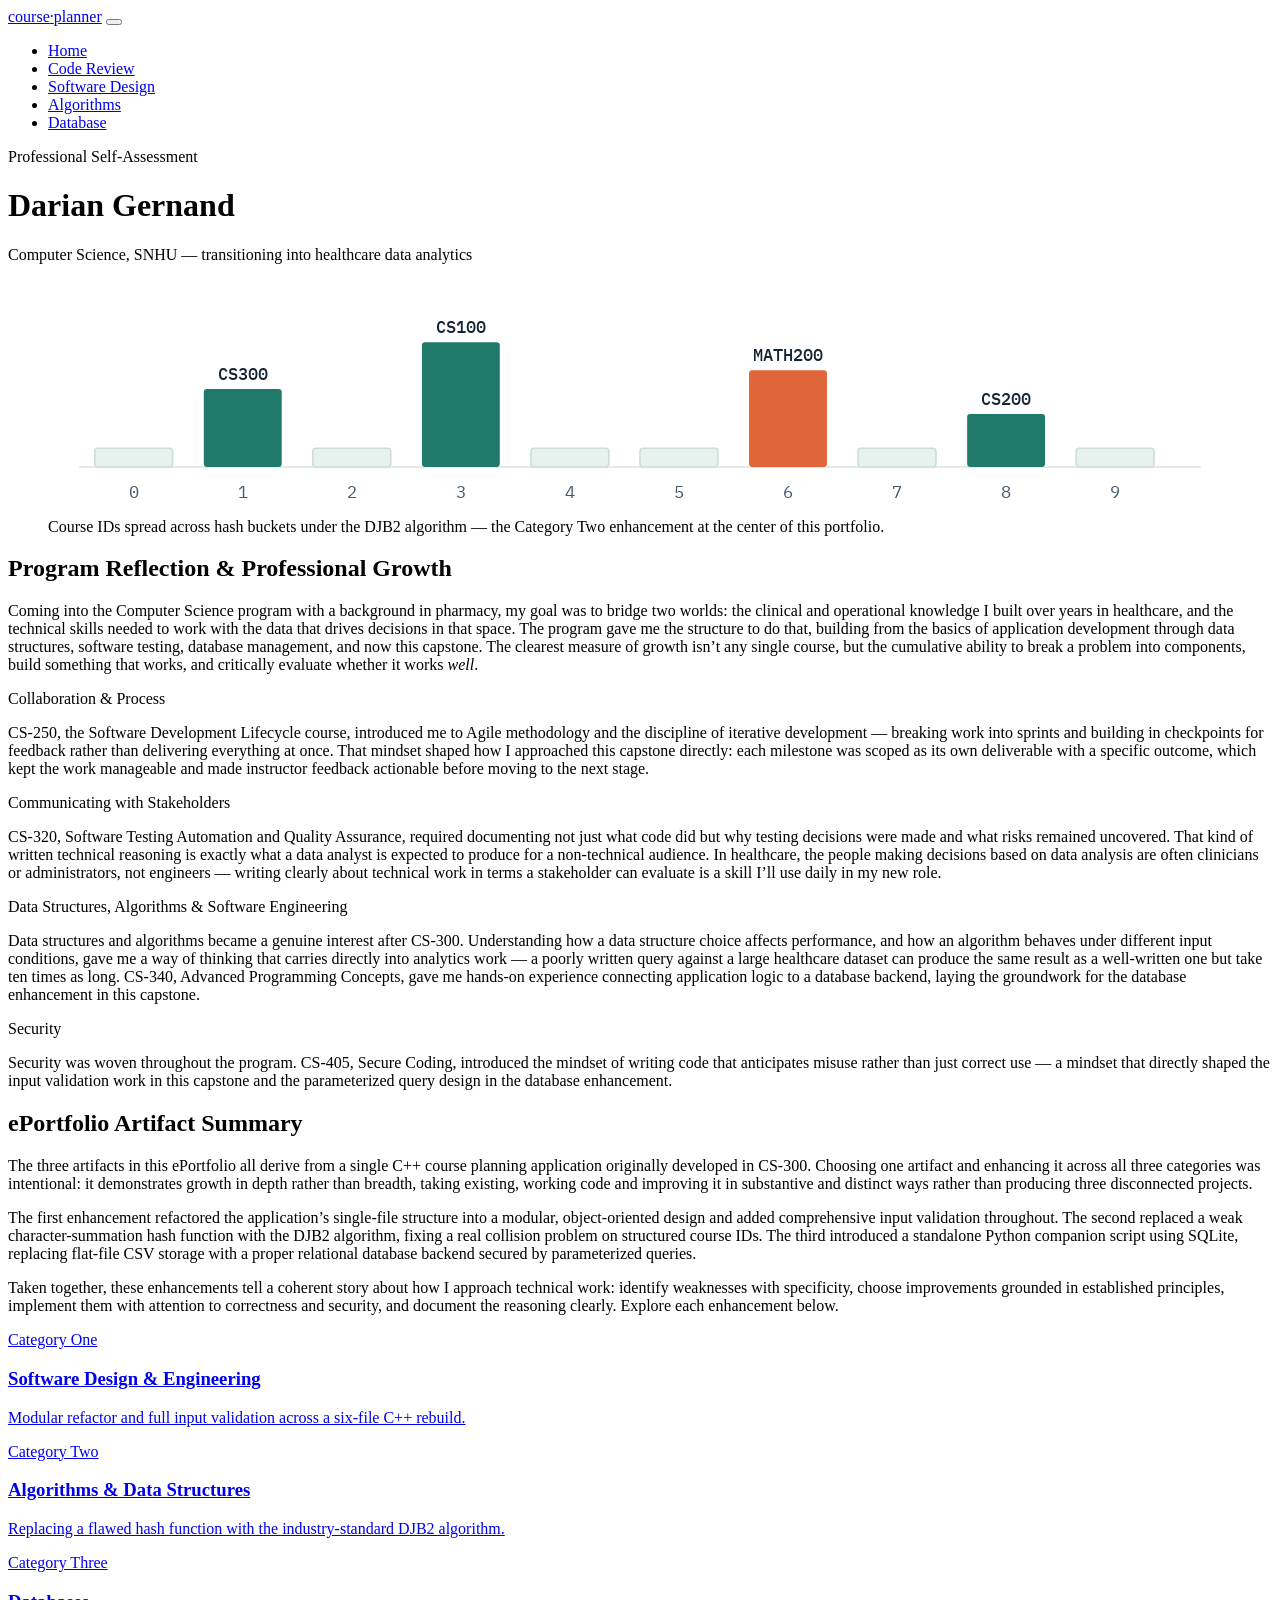
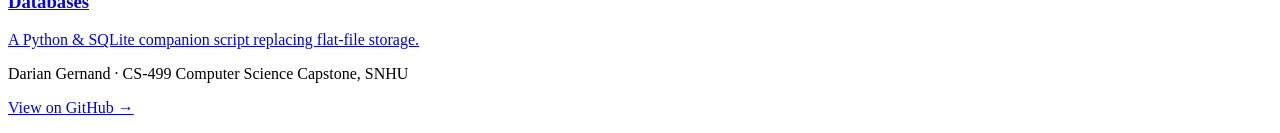
==== index.html @ bf3d44d2 "Add files via upload" ====
<!DOCTYPE html>
<html lang="en">
<head>
<meta charset="UTF-8">
<meta name="viewport" content="width=device-width, initial-scale=1.0">
<title>Darian Gernand — CS-499 ePortfolio</title>
<meta name="description" content="Professional self-assessment and capstone ePortfolio for Darian Gernand, Computer Science, SNHU.">
<link rel="preconnect" href="https://fonts.googleapis.com">
<link href="https://fonts.googleapis.com/css2?family=Fraunces:opsz,wght@9..144,500;9..144,600&family=Inter:wght@400;500;600&family=IBM+Plex+Mono:wght@400;500&display=swap" rel="stylesheet">
<link rel="stylesheet" href="assets/css/style.css">
</head>
<body>

<nav class="site-nav">
  <div class="wrap">
    <a class="brand" href="index.html">course<span class="dot">·</span>planner</a>
    <button class="nav-toggle" aria-label="Toggle navigation"><span></span></button>
    <ul class="nav-links">
      <li><a href="index.html" class="active">Home</a></li>
      <li><a href="code-review.html">Code Review</a></li>
      <li><a href="enhancement-software.html">Software Design</a></li>
      <li><a href="enhancement-algorithms.html">Algorithms</a></li>
      <li><a href="enhancement-database.html">Database</a></li>
    </ul>
  </div>
</nav>

<header class="hero">
  <div class="wrap">
    <span class="eyebrow">Professional Self-Assessment</span>
    <h1>Darian Gernand</h1>
    <p class="subhead">Computer Science, SNHU &mdash; transitioning into healthcare data analytics</p>

    <figure class="bucket-viz">
      <svg viewBox="0 0 760 150" xmlns="http://www.w3.org/2000/svg" role="img" aria-labelledby="vizTitle vizDesc">
        <title id="vizTitle">Hash bucket distribution</title>
        <desc id="vizDesc">Course IDs distributed across hash table buckets using the DJB2 algorithm, spreading structurally similar keys apart.</desc>

        <!-- baseline -->
        <line x1="20" y1="120" x2="740" y2="120" stroke="#DCE3E0" stroke-width="1"/>

        <!-- 10 buckets -->
        <g font-family="IBM Plex Mono, monospace" font-size="11" fill="#46586B">
          <!-- bucket 0 -->
          <rect x="30" y="108" width="50" height="12" rx="2" fill="#E7F1EE" stroke="#C9DFD8"/>
          <text x="55" y="140" text-anchor="middle">0</text>

          <!-- bucket 1 : CS300 -->
          <rect x="100" y="70" width="50" height="50" rx="2" fill="#1F7A6C"/>
          <text x="125" y="64" text-anchor="middle" fill="#142433" font-weight="500">CS300</text>
          <text x="125" y="140" text-anchor="middle">1</text>

          <rect x="170" y="108" width="50" height="12" rx="2" fill="#E7F1EE" stroke="#C9DFD8"/>
          <text x="195" y="140" text-anchor="middle">2</text>

          <!-- bucket 3 : CS100 -->
          <rect x="240" y="40" width="50" height="80" rx="2" fill="#1F7A6C"/>
          <text x="265" y="34" text-anchor="middle" fill="#142433" font-weight="500">CS100</text>
          <text x="265" y="140" text-anchor="middle">3</text>

          <rect x="310" y="108" width="50" height="12" rx="2" fill="#E7F1EE" stroke="#C9DFD8"/>
          <text x="335" y="140" text-anchor="middle">4</text>

          <rect x="380" y="108" width="50" height="12" rx="2" fill="#E7F1EE" stroke="#C9DFD8"/>
          <text x="405" y="140" text-anchor="middle">5</text>

          <!-- bucket 6 : MATH200 -->
          <rect x="450" y="58" width="50" height="62" rx="2" fill="#E0653A"/>
          <text x="475" y="52" text-anchor="middle" fill="#142433" font-weight="500">MATH200</text>
          <text x="475" y="140" text-anchor="middle">6</text>

          <rect x="520" y="108" width="50" height="12" rx="2" fill="#E7F1EE" stroke="#C9DFD8"/>
          <text x="545" y="140" text-anchor="middle">7</text>

          <!-- bucket 8 : CS200 -->
          <rect x="590" y="86" width="50" height="34" rx="2" fill="#1F7A6C"/>
          <text x="615" y="80" text-anchor="middle" fill="#142433" font-weight="500">CS200</text>
          <text x="615" y="140" text-anchor="middle">8</text>

          <rect x="660" y="108" width="50" height="12" rx="2" fill="#E7F1EE" stroke="#C9DFD8"/>
          <text x="685" y="140" text-anchor="middle">9</text>
        </g>
      </svg>
      <figcaption>Course IDs spread across hash buckets under the DJB2 algorithm &mdash; the Category Two enhancement at the center of this portfolio.</figcaption>
    </figure>
  </div>
</header>

<main class="wrap">

  <section class="block">
    <h2>Program Reflection &amp; Professional Growth</h2>
    <p>Coming into the Computer Science program with a background in pharmacy, my goal was to bridge two worlds: the clinical and operational knowledge I built over years in healthcare, and the technical skills needed to work with the data that drives decisions in that space. The program gave me the structure to do that, building from the basics of application development through data structures, software testing, database management, and now this capstone. The clearest measure of growth isn&rsquo;t any single course, but the cumulative ability to break a problem into components, build something that works, and critically evaluate whether it works <em>well</em>.</p>

    <span class="topic-label">Collaboration &amp; Process</span>
    <p>CS-250, the Software Development Lifecycle course, introduced me to Agile methodology and the discipline of iterative development &mdash; breaking work into sprints and building in checkpoints for feedback rather than delivering everything at once. That mindset shaped how I approached this capstone directly: each milestone was scoped as its own deliverable with a specific outcome, which kept the work manageable and made instructor feedback actionable before moving to the next stage.</p>

    <span class="topic-label">Communicating with Stakeholders</span>
    <p>CS-320, Software Testing Automation and Quality Assurance, required documenting not just what code did but why testing decisions were made and what risks remained uncovered. That kind of written technical reasoning is exactly what a data analyst is expected to produce for a non-technical audience. In healthcare, the people making decisions based on data analysis are often clinicians or administrators, not engineers &mdash; writing clearly about technical work in terms a stakeholder can evaluate is a skill I&rsquo;ll use daily in my new role.</p>

    <span class="topic-label">Data Structures, Algorithms &amp; Software Engineering</span>
    <p>Data structures and algorithms became a genuine interest after CS-300. Understanding how a data structure choice affects performance, and how an algorithm behaves under different input conditions, gave me a way of thinking that carries directly into analytics work &mdash; a poorly written query against a large healthcare dataset can produce the same result as a well-written one but take ten times as long. CS-340, Advanced Programming Concepts, gave me hands-on experience connecting application logic to a database backend, laying the groundwork for the database enhancement in this capstone.</p>

    <span class="topic-label">Security</span>
    <p>Security was woven throughout the program. CS-405, Secure Coding, introduced the mindset of writing code that anticipates misuse rather than just correct use &mdash; a mindset that directly shaped the input validation work in this capstone and the parameterized query design in the database enhancement.</p>
  </section>

  <section class="block">
    <h2>ePortfolio Artifact Summary</h2>
    <p>The three artifacts in this ePortfolio all derive from a single C++ course planning application originally developed in CS-300. Choosing one artifact and enhancing it across all three categories was intentional: it demonstrates growth in depth rather than breadth, taking existing, working code and improving it in substantive and distinct ways rather than producing three disconnected projects.</p>
    <p>The first enhancement refactored the application&rsquo;s single-file structure into a modular, object-oriented design and added comprehensive input validation throughout. The second replaced a weak character-summation hash function with the DJB2 algorithm, fixing a real collision problem on structured course IDs. The third introduced a standalone Python companion script using SQLite, replacing flat-file CSV storage with a proper relational database backend secured by parameterized queries.</p>
    <p>Taken together, these enhancements tell a coherent story about how I approach technical work: identify weaknesses with specificity, choose improvements grounded in established principles, implement them with attention to correctness and security, and document the reasoning clearly. Explore each enhancement below.</p>

    <div class="card-grid">
      <a class="card" href="enhancement-software.html">
        <span class="topic-label">Category One</span>
        <h3>Software Design &amp; Engineering</h3>
        <p>Modular refactor and full input validation across a six-file C++ rebuild.</p>
      </a>
      <a class="card" href="enhancement-algorithms.html">
        <span class="topic-label">Category Two</span>
        <h3>Algorithms &amp; Data Structures</h3>
        <p>Replacing a flawed hash function with the industry-standard DJB2 algorithm.</p>
      </a>
      <a class="card" href="enhancement-database.html">
        <span class="topic-label">Category Three</span>
        <h3>Databases</h3>
        <p>A Python &amp; SQLite companion script replacing flat-file storage.</p>
      </a>
    </div>
  </section>

</main>

<footer>
  <div class="wrap">
    <p>Darian Gernand &middot; CS-499 Computer Science Capstone, SNHU</p>
    <p><a href="https://github.com/" target="_blank" rel="noopener">View on GitHub &rarr;</a></p>
  </div>
</footer>

<script src="assets/js/main.js"></script>
</body>
</html>
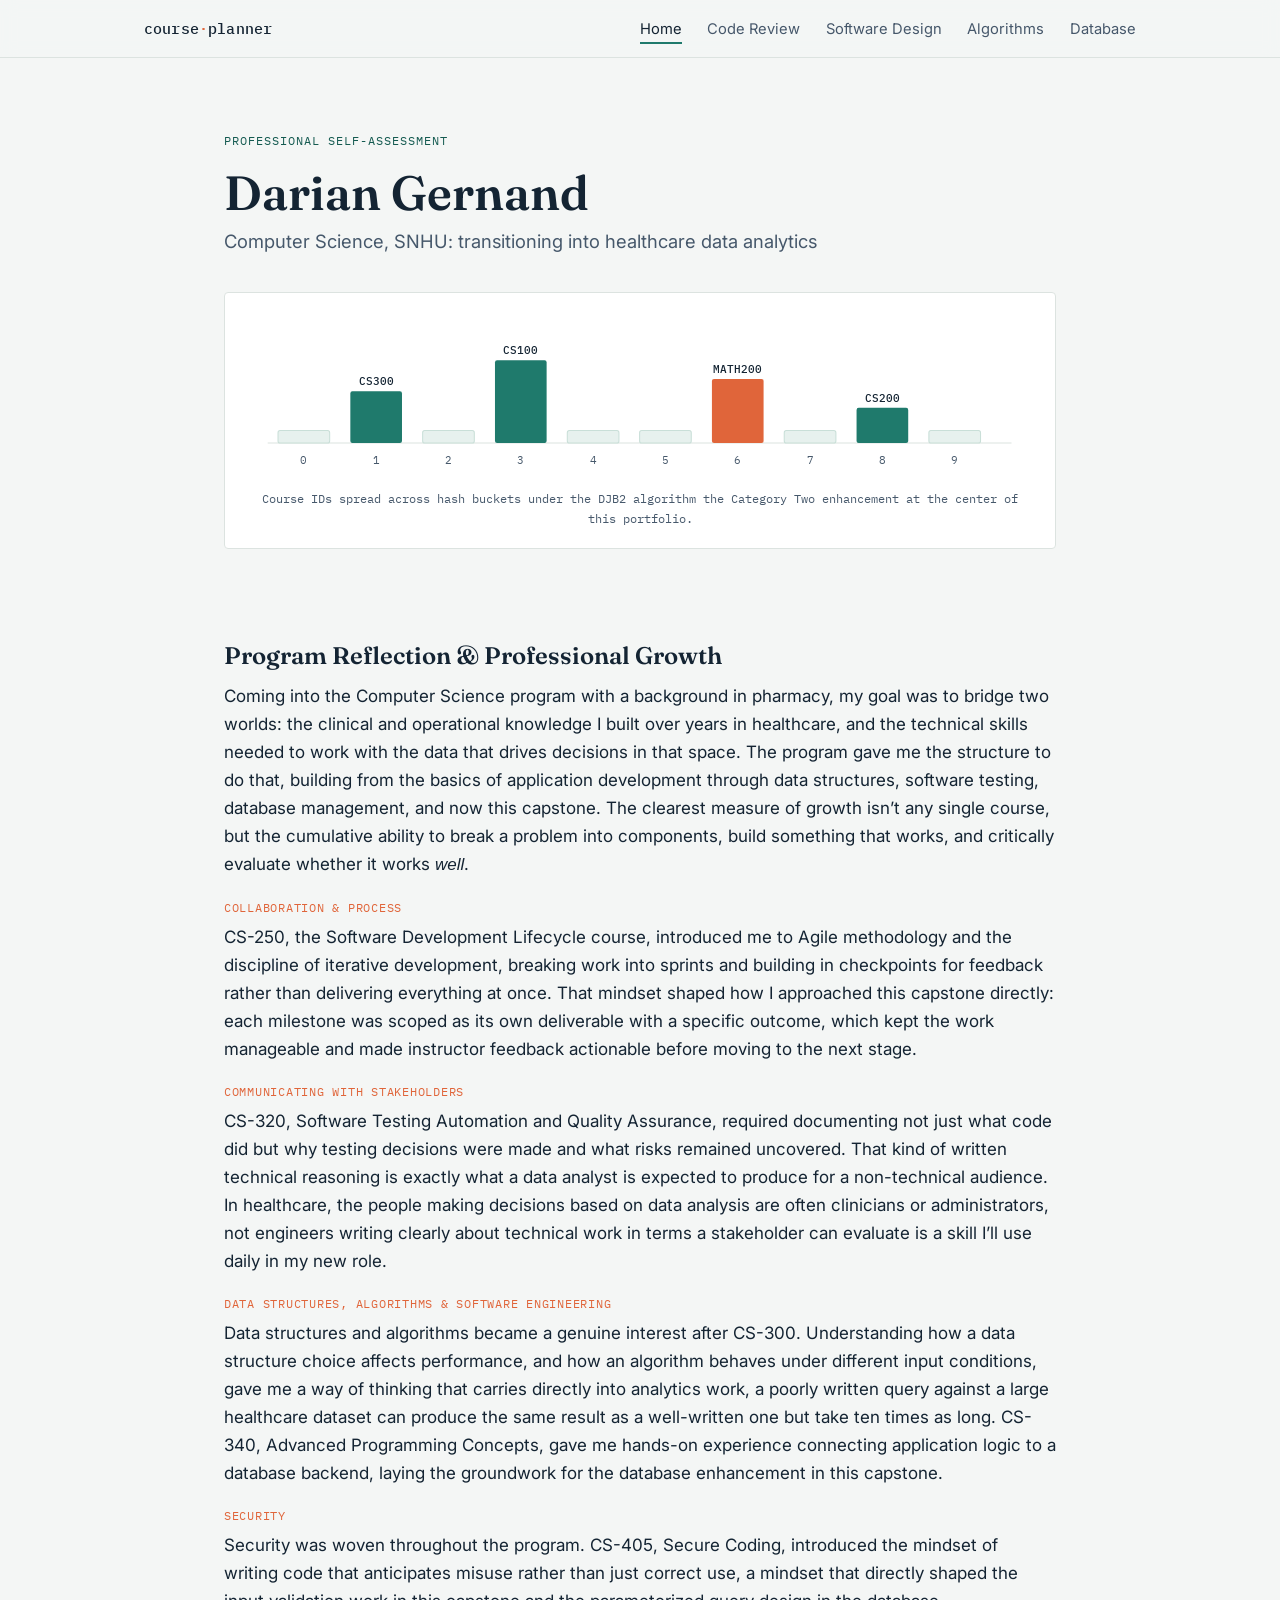
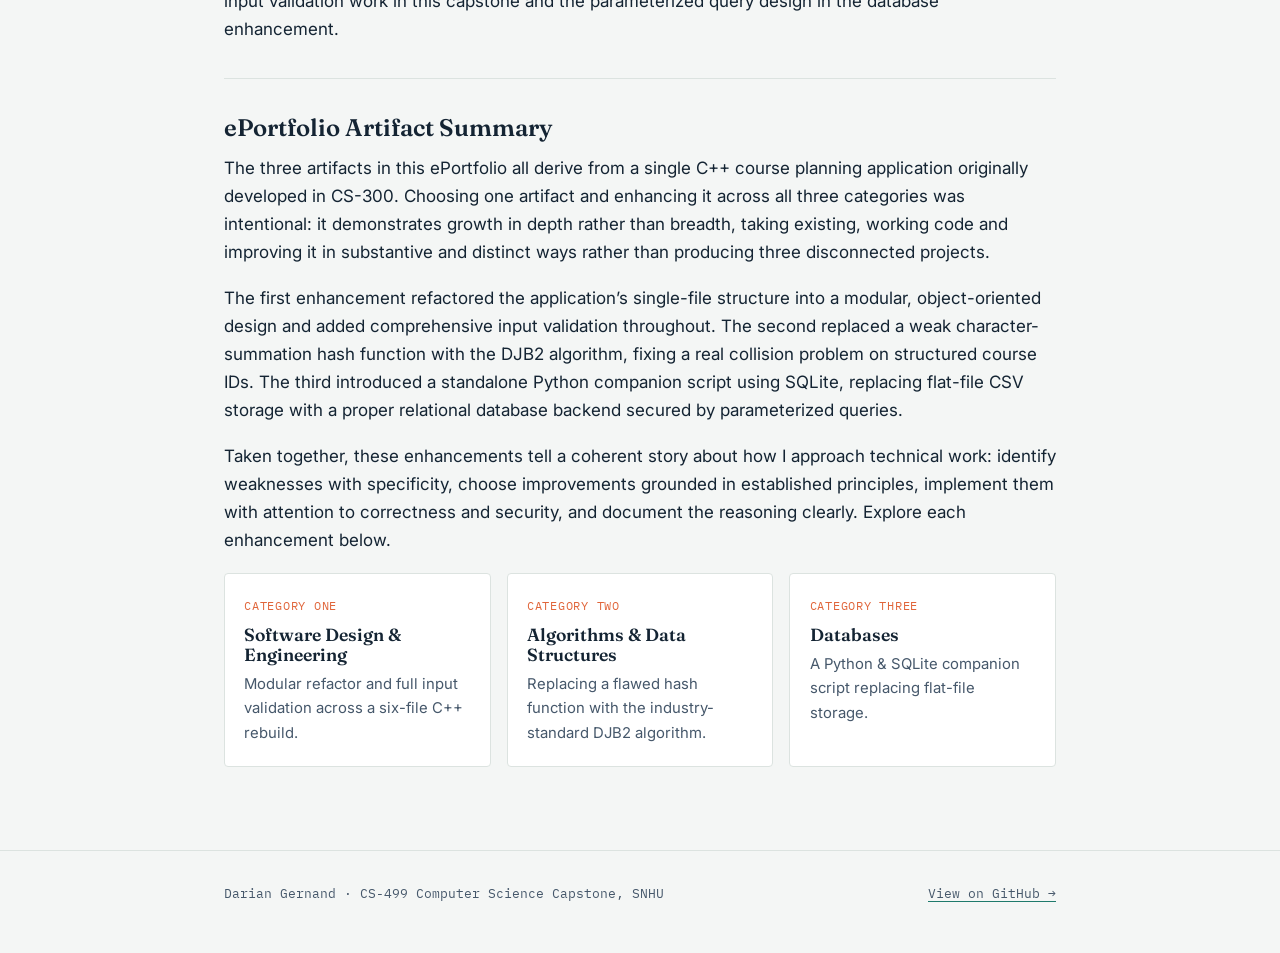
==== commit 4071db42: "Update index.html" ====
--- a/index.html
+++ b/index.html
@@ -29,7 +29,7 @@
   <div class="wrap">
     <span class="eyebrow">Professional Self-Assessment</span>
     <h1>Darian Gernand</h1>
-    <p class="subhead">Computer Science, SNHU &mdash; transitioning into healthcare data analytics</p>
+    <p class="subhead">Computer Science, SNHU: transitioning into healthcare data analytics</p>
 
     <figure class="bucket-viz">
       <svg viewBox="0 0 760 150" xmlns="http://www.w3.org/2000/svg" role="img" aria-labelledby="vizTitle vizDesc">
@@ -81,7 +81,7 @@
           <text x="685" y="140" text-anchor="middle">9</text>
         </g>
       </svg>
-      <figcaption>Course IDs spread across hash buckets under the DJB2 algorithm &mdash; the Category Two enhancement at the center of this portfolio.</figcaption>
+      <figcaption>Course IDs spread across hash buckets under the DJB2 algorithm the Category Two enhancement at the center of this portfolio.</figcaption>
     </figure>
   </div>
 </header>
@@ -93,16 +93,16 @@
     <p>Coming into the Computer Science program with a background in pharmacy, my goal was to bridge two worlds: the clinical and operational knowledge I built over years in healthcare, and the technical skills needed to work with the data that drives decisions in that space. The program gave me the structure to do that, building from the basics of application development through data structures, software testing, database management, and now this capstone. The clearest measure of growth isn&rsquo;t any single course, but the cumulative ability to break a problem into components, build something that works, and critically evaluate whether it works <em>well</em>.</p>
 
     <span class="topic-label">Collaboration &amp; Process</span>
-    <p>CS-250, the Software Development Lifecycle course, introduced me to Agile methodology and the discipline of iterative development &mdash; breaking work into sprints and building in checkpoints for feedback rather than delivering everything at once. That mindset shaped how I approached this capstone directly: each milestone was scoped as its own deliverable with a specific outcome, which kept the work manageable and made instructor feedback actionable before moving to the next stage.</p>
+    <p>CS-250, the Software Development Lifecycle course, introduced me to Agile methodology and the discipline of iterative development, breaking work into sprints and building in checkpoints for feedback rather than delivering everything at once. That mindset shaped how I approached this capstone directly: each milestone was scoped as its own deliverable with a specific outcome, which kept the work manageable and made instructor feedback actionable before moving to the next stage.</p>
 
     <span class="topic-label">Communicating with Stakeholders</span>
-    <p>CS-320, Software Testing Automation and Quality Assurance, required documenting not just what code did but why testing decisions were made and what risks remained uncovered. That kind of written technical reasoning is exactly what a data analyst is expected to produce for a non-technical audience. In healthcare, the people making decisions based on data analysis are often clinicians or administrators, not engineers &mdash; writing clearly about technical work in terms a stakeholder can evaluate is a skill I&rsquo;ll use daily in my new role.</p>
+    <p>CS-320, Software Testing Automation and Quality Assurance, required documenting not just what code did but why testing decisions were made and what risks remained uncovered. That kind of written technical reasoning is exactly what a data analyst is expected to produce for a non-technical audience. In healthcare, the people making decisions based on data analysis are often clinicians or administrators, not engineers writing clearly about technical work in terms a stakeholder can evaluate is a skill I&rsquo;ll use daily in my new role.</p>
 
     <span class="topic-label">Data Structures, Algorithms &amp; Software Engineering</span>
-    <p>Data structures and algorithms became a genuine interest after CS-300. Understanding how a data structure choice affects performance, and how an algorithm behaves under different input conditions, gave me a way of thinking that carries directly into analytics work &mdash; a poorly written query against a large healthcare dataset can produce the same result as a well-written one but take ten times as long. CS-340, Advanced Programming Concepts, gave me hands-on experience connecting application logic to a database backend, laying the groundwork for the database enhancement in this capstone.</p>
+    <p>Data structures and algorithms became a genuine interest after CS-300. Understanding how a data structure choice affects performance, and how an algorithm behaves under different input conditions, gave me a way of thinking that carries directly into analytics work, a poorly written query against a large healthcare dataset can produce the same result as a well-written one but take ten times as long. CS-340, Advanced Programming Concepts, gave me hands-on experience connecting application logic to a database backend, laying the groundwork for the database enhancement in this capstone.</p>
 
     <span class="topic-label">Security</span>
-    <p>Security was woven throughout the program. CS-405, Secure Coding, introduced the mindset of writing code that anticipates misuse rather than just correct use &mdash; a mindset that directly shaped the input validation work in this capstone and the parameterized query design in the database enhancement.</p>
+    <p>Security was woven throughout the program. CS-405, Secure Coding, introduced the mindset of writing code that anticipates misuse rather than just correct use, a mindset that directly shaped the input validation work in this capstone and the parameterized query design in the database enhancement.</p>
   </section>
 
   <section class="block">
--- a/assets/css/style.css
+++ b/assets/css/style.css
@@ -0,0 +1,391 @@
+/* ==========================================================================
+   Design Tokens
+   ========================================================================== */
+:root {
+  /* Color */
+  --ink:        #142433;   /* primary text / headings */
+  --ink-soft:   #46586B;   /* secondary text */
+  --paper:      #F4F6F5;   /* page background */
+  --surface:    #FFFFFF;   /* card background */
+  --teal:       #1F7A6C;   /* primary accent */
+  --teal-deep:  #145A50;   /* hover / pressed */
+  --coral:      #E0653A;   /* secondary accent, used sparingly */
+  --line:       #DCE3E0;   /* hairline borders */
+  --code-bg:    #0F1E29;   /* code block surface */
+  --code-text:  #DCE9E6;
+
+  /* Type */
+  --font-display: "Fraunces", "Iowan Old Style", Georgia, serif;
+  --font-body: "Inter", -apple-system, BlinkMacSystemFont, "Segoe UI", sans-serif;
+  --font-mono: "IBM Plex Mono", "SFMono-Regular", Consolas, monospace;
+
+  /* Layout */
+  --maxw: 880px;
+  --radius: 4px;
+}
+
+* { box-sizing: border-box; }
+
+html { scroll-behavior: smooth; }
+
+@media (prefers-reduced-motion: reduce) {
+  html { scroll-behavior: auto; }
+  * { animation-duration: 0.01ms !important; transition-duration: 0.01ms !important; }
+}
+
+body {
+  margin: 0;
+  font-family: var(--font-body);
+  color: var(--ink);
+  background: var(--paper);
+  line-height: 1.65;
+  font-size: 17px;
+}
+
+h1, h2, h3 {
+  font-family: var(--font-display);
+  color: var(--ink);
+  line-height: 1.15;
+  margin: 0;
+}
+
+h1 { font-size: clamp(2.1rem, 4vw, 3rem); font-weight: 600; }
+h2 { font-size: 1.5rem; font-weight: 600; margin-bottom: 0.75rem; }
+h3 { font-size: 1.1rem; font-weight: 600; }
+
+p { margin: 0 0 1.1rem 0; color: var(--ink); }
+p:last-child { margin-bottom: 0; }
+
+a { color: var(--teal-deep); text-decoration-color: var(--teal); text-underline-offset: 3px; }
+a:hover { color: var(--coral); }
+
+.eyebrow {
+  font-family: var(--font-mono);
+  font-size: 0.78rem;
+  letter-spacing: 0.08em;
+  text-transform: uppercase;
+  color: var(--teal-deep);
+  display: block;
+  margin-bottom: 0.9rem;
+}
+
+/* ==========================================================================
+   Layout shells
+   ========================================================================== */
+.wrap { max-width: var(--maxw); margin: 0 auto; padding: 0 1.5rem; }
+
+/* ==========================================================================
+   Nav
+   ========================================================================== */
+.site-nav {
+  position: sticky;
+  top: 0;
+  z-index: 50;
+  background: rgba(244, 246, 245, 0.92);
+  backdrop-filter: saturate(140%) blur(8px);
+  border-bottom: 1px solid var(--line);
+}
+
+.site-nav .wrap {
+  max-width: 1040px;
+  display: flex;
+  align-items: center;
+  justify-content: space-between;
+  padding-top: 0.9rem;
+  padding-bottom: 0.9rem;
+}
+
+.brand {
+  font-family: var(--font-mono);
+  font-weight: 500;
+  font-size: 0.95rem;
+  color: var(--ink);
+  text-decoration: none;
+  letter-spacing: 0.01em;
+}
+.brand:hover { color: var(--teal-deep); }
+.brand .dot { color: var(--coral); }
+
+.nav-links {
+  display: flex;
+  gap: 1.6rem;
+  list-style: none;
+  margin: 0;
+  padding: 0;
+}
+
+.nav-links a {
+  font-size: 0.92rem;
+  color: var(--ink-soft);
+  text-decoration: none;
+  border-bottom: 2px solid transparent;
+  padding-bottom: 4px;
+}
+.nav-links a:hover,
+.nav-links a.active {
+  color: var(--ink);
+  border-bottom-color: var(--teal);
+}
+
+.nav-toggle { display: none; }
+
+@media (max-width: 720px) {
+  .nav-links {
+    position: fixed;
+    inset: 56px 0 auto 0;
+    background: var(--surface);
+    flex-direction: column;
+    gap: 0;
+    border-bottom: 1px solid var(--line);
+    transform: translateY(-110%);
+    transition: transform 0.25s ease;
+  }
+  .nav-links.open { transform: translateY(0); }
+  .nav-links li { border-bottom: 1px solid var(--line); }
+  .nav-links a { display: block; padding: 0.9rem 1.5rem; border-bottom: none; }
+  .nav-links a.active { background: var(--paper); }
+
+  .nav-toggle {
+    display: block;
+    background: none;
+    border: 1px solid var(--line);
+    border-radius: var(--radius);
+    width: 36px;
+    height: 32px;
+    position: relative;
+    cursor: pointer;
+  }
+  .nav-toggle span,
+  .nav-toggle span::before,
+  .nav-toggle span::after {
+    content: "";
+    position: absolute;
+    left: 8px; right: 8px;
+    height: 2px;
+    background: var(--ink);
+  }
+  .nav-toggle span { top: 15px; }
+  .nav-toggle span::before { top: -6px; }
+  .nav-toggle span::after { top: 6px; }
+}
+
+/* ==========================================================================
+   Hero
+   ========================================================================== */
+.hero {
+  padding: 4.5rem 0 3rem;
+  animation: rise 0.6s ease both;
+}
+
+@keyframes rise {
+  from { opacity: 0; transform: translateY(10px); }
+  to   { opacity: 1; transform: translateY(0); }
+}
+
+.hero h1 { margin-bottom: 0.4rem; }
+.hero .subhead {
+  font-size: 1.15rem;
+  color: var(--ink-soft);
+  margin-bottom: 0;
+}
+
+.tag-row {
+  display: flex;
+  flex-wrap: wrap;
+  gap: 0.5rem;
+  margin-top: 1.1rem;
+}
+
+.outcome-tag {
+  font-family: var(--font-mono);
+  font-size: 0.74rem;
+  letter-spacing: 0.02em;
+  color: var(--teal-deep);
+  background: #E7F1EE;
+  border: 1px solid #C9DFD8;
+  padding: 0.28rem 0.6rem;
+  border-radius: 999px;
+}
+
+.meta-line {
+  font-family: var(--font-mono);
+  font-size: 0.85rem;
+  color: var(--ink-soft);
+  margin-top: 1rem;
+}
+
+/* ==========================================================================
+   Sections / prose
+   ========================================================================== */
+section.block {
+  padding: 2.2rem 0;
+  border-top: 1px solid var(--line);
+}
+section.block:first-of-type { border-top: none; }
+
+.topic-label {
+  font-family: var(--font-mono);
+  font-size: 0.78rem;
+  color: var(--coral);
+  text-transform: uppercase;
+  letter-spacing: 0.06em;
+  display: block;
+  margin-bottom: 0.35rem;
+}
+
+/* ==========================================================================
+   Hash bucket signature visual (homepage)
+   ========================================================================== */
+.bucket-viz {
+  margin: 2.2rem 0 0.6rem;
+  background: var(--surface);
+  border: 1px solid var(--line);
+  border-radius: var(--radius);
+  padding: 1.6rem 1.4rem 1.2rem;
+}
+.bucket-viz svg { width: 100%; height: auto; display: block; }
+.bucket-viz figcaption {
+  font-family: var(--font-mono);
+  font-size: 0.78rem;
+  color: var(--ink-soft);
+  margin-top: 0.9rem;
+  text-align: center;
+}
+
+/* ==========================================================================
+   Cards (artifact links on homepage)
+   ========================================================================== */
+.card-grid {
+  display: grid;
+  grid-template-columns: repeat(3, 1fr);
+  gap: 1rem;
+  margin-top: 1.2rem;
+}
+@media (max-width: 720px) {
+  .card-grid { grid-template-columns: 1fr; }
+}
+
+.card {
+  display: block;
+  background: var(--surface);
+  border: 1px solid var(--line);
+  border-radius: var(--radius);
+  padding: 1.3rem 1.2rem;
+  text-decoration: none;
+  transition: transform 0.18s ease, border-color 0.18s ease, box-shadow 0.18s ease;
+}
+.card:hover {
+  transform: translateY(-3px);
+  border-color: var(--teal);
+  box-shadow: 0 10px 24px rgba(20, 36, 51, 0.08);
+}
+.card .topic-label { margin-bottom: 0.6rem; }
+.card h3 { color: var(--ink); margin-bottom: 0.4rem; }
+.card p { color: var(--ink-soft); font-size: 0.93rem; margin-bottom: 0; }
+
+/* ==========================================================================
+   Code blocks
+   ========================================================================== */
+pre.code-block {
+  background: var(--code-bg);
+  color: var(--code-text);
+  font-family: var(--font-mono);
+  font-size: 0.84rem;
+  line-height: 1.55;
+  padding: 1.1rem 1.2rem;
+  border-radius: var(--radius);
+  overflow-x: auto;
+  margin: 1.2rem 0;
+}
+pre.code-block .c { color: #7FA89E; } /* comment tint */
+
+/* ==========================================================================
+   Buttons
+   ========================================================================== */
+.btn-row { display: flex; flex-wrap: wrap; gap: 0.7rem; margin-top: 1.4rem; }
+
+.btn {
+  display: inline-flex;
+  align-items: center;
+  gap: 0.4rem;
+  font-family: var(--font-mono);
+  font-size: 0.85rem;
+  text-decoration: none;
+  padding: 0.6rem 1rem;
+  border-radius: var(--radius);
+  border: 1px solid var(--line);
+  color: var(--ink);
+  background: var(--surface);
+}
+.btn:hover { border-color: var(--teal); color: var(--teal-deep); }
+
+.btn.primary {
+  background: var(--teal);
+  border-color: var(--teal);
+  color: #fff;
+}
+.btn.primary:hover { background: var(--teal-deep); border-color: var(--teal-deep); color: #fff; }
+
+/* ==========================================================================
+   Checklist findings list (code review page)
+   ========================================================================== */
+.finding-list { margin: 0; padding: 0; list-style: none; }
+.finding-list li {
+  padding: 0.75rem 0;
+  border-top: 1px solid var(--line);
+  display: grid;
+  grid-template-columns: 110px 1fr;
+  gap: 1rem;
+}
+.finding-list li:first-child { border-top: none; }
+.finding-list .label {
+  font-family: var(--font-mono);
+  font-size: 0.78rem;
+  color: var(--coral);
+  text-transform: uppercase;
+  letter-spacing: 0.04em;
+  padding-top: 0.1rem;
+}
+@media (max-width: 600px) {
+  .finding-list li { grid-template-columns: 1fr; gap: 0.3rem; }
+}
+
+/* ==========================================================================
+   Video embed
+   ========================================================================== */
+.video-frame {
+  position: relative;
+  width: 100%;
+  padding-top: 56.25%;
+  background: var(--code-bg);
+  border-radius: var(--radius);
+  overflow: hidden;
+  margin: 1.4rem 0;
+}
+.video-frame iframe {
+  position: absolute; inset: 0; width: 100%; height: 100%; border: 0;
+}
+
+/* ==========================================================================
+   Footer
+   ========================================================================== */
+footer {
+  margin-top: 3rem;
+  border-top: 1px solid var(--line);
+  padding: 2rem 0 3rem;
+}
+footer .wrap {
+  display: flex;
+  justify-content: space-between;
+  align-items: center;
+  flex-wrap: wrap;
+  gap: 0.6rem;
+}
+footer p {
+  font-family: var(--font-mono);
+  font-size: 0.8rem;
+  color: var(--ink-soft);
+  margin: 0;
+}
+footer a { color: var(--ink-soft); }
+footer a:hover { color: var(--teal-deep); }
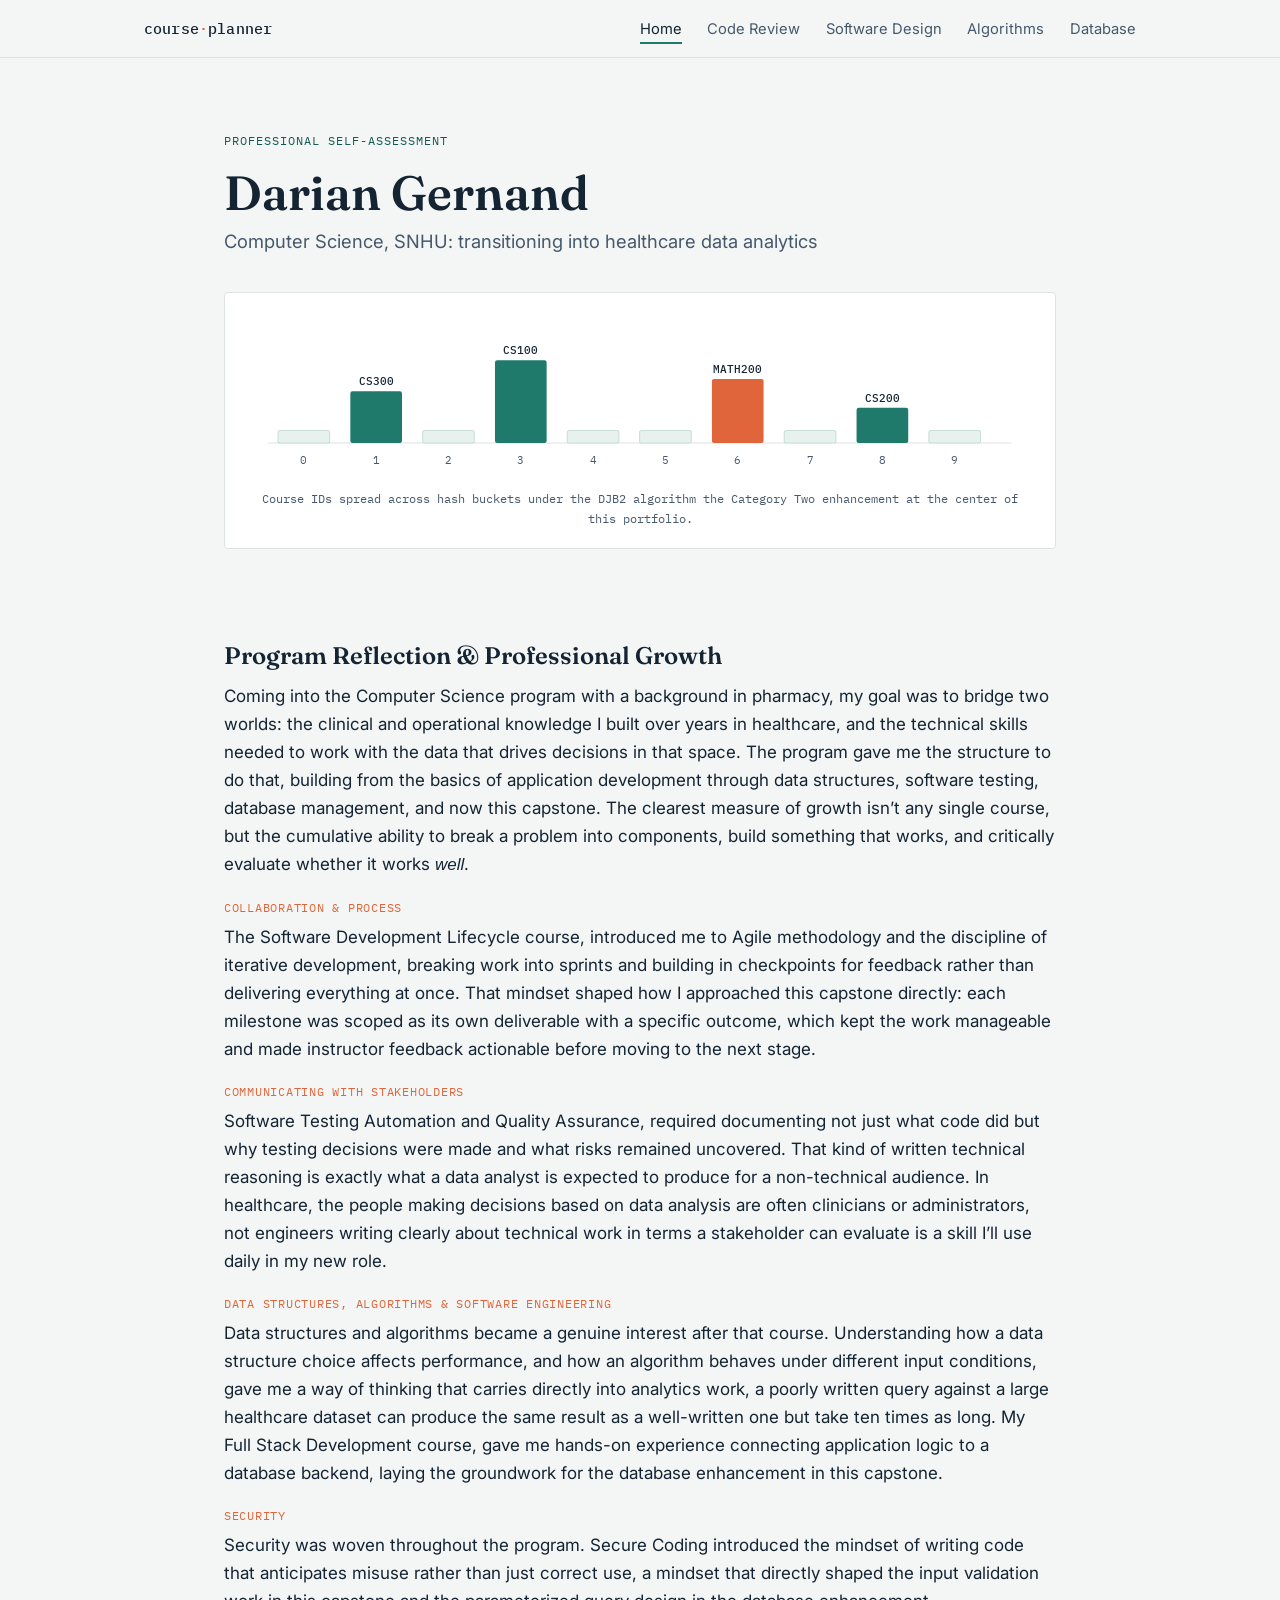
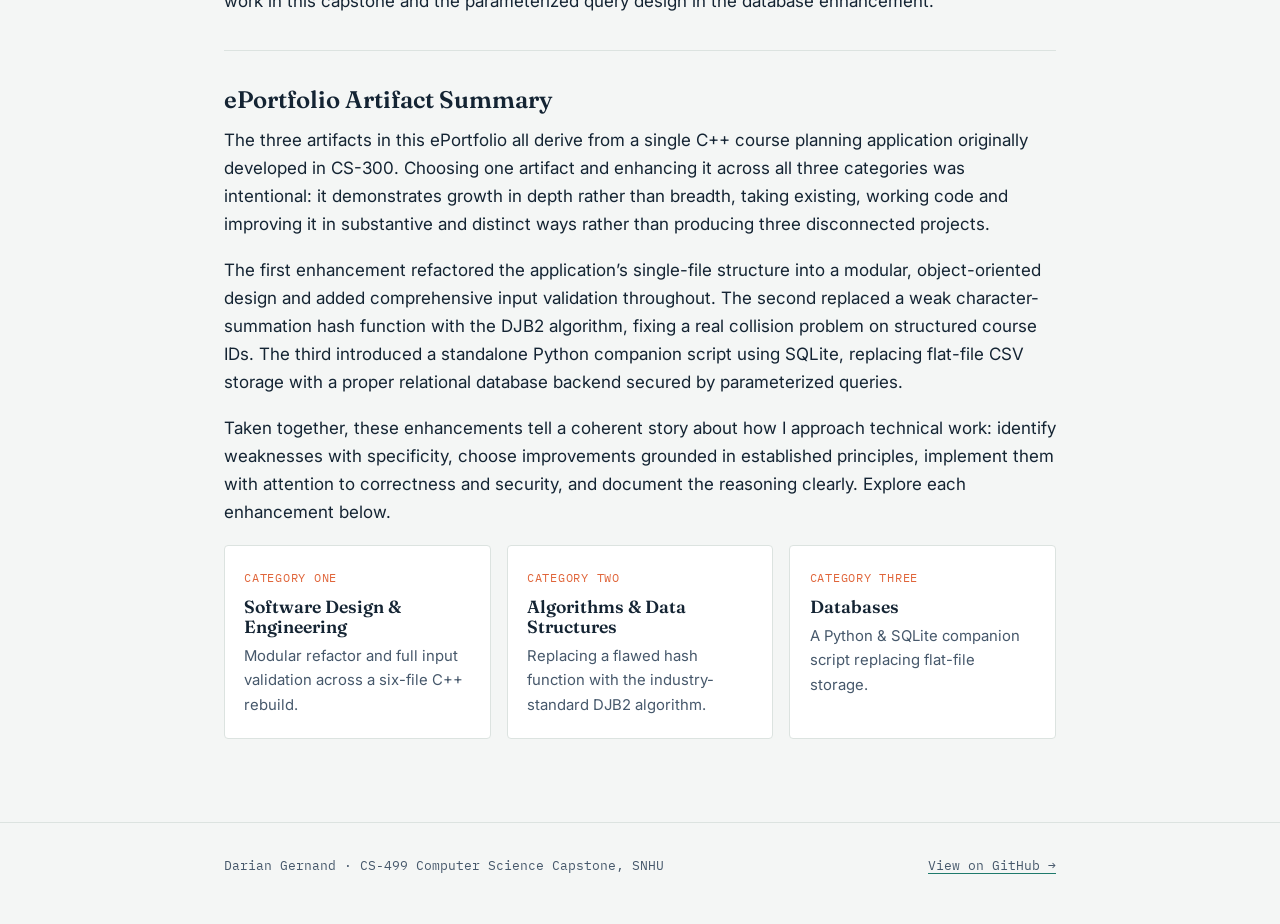
==== commit 1ed3cf8f: "Update index.html" ====
--- a/index.html
+++ b/index.html
@@ -93,16 +93,16 @@
     <p>Coming into the Computer Science program with a background in pharmacy, my goal was to bridge two worlds: the clinical and operational knowledge I built over years in healthcare, and the technical skills needed to work with the data that drives decisions in that space. The program gave me the structure to do that, building from the basics of application development through data structures, software testing, database management, and now this capstone. The clearest measure of growth isn&rsquo;t any single course, but the cumulative ability to break a problem into components, build something that works, and critically evaluate whether it works <em>well</em>.</p>
 
     <span class="topic-label">Collaboration &amp; Process</span>
-    <p>CS-250, the Software Development Lifecycle course, introduced me to Agile methodology and the discipline of iterative development, breaking work into sprints and building in checkpoints for feedback rather than delivering everything at once. That mindset shaped how I approached this capstone directly: each milestone was scoped as its own deliverable with a specific outcome, which kept the work manageable and made instructor feedback actionable before moving to the next stage.</p>
+    <p>The Software Development Lifecycle course, introduced me to Agile methodology and the discipline of iterative development, breaking work into sprints and building in checkpoints for feedback rather than delivering everything at once. That mindset shaped how I approached this capstone directly: each milestone was scoped as its own deliverable with a specific outcome, which kept the work manageable and made instructor feedback actionable before moving to the next stage.</p>
 
     <span class="topic-label">Communicating with Stakeholders</span>
-    <p>CS-320, Software Testing Automation and Quality Assurance, required documenting not just what code did but why testing decisions were made and what risks remained uncovered. That kind of written technical reasoning is exactly what a data analyst is expected to produce for a non-technical audience. In healthcare, the people making decisions based on data analysis are often clinicians or administrators, not engineers writing clearly about technical work in terms a stakeholder can evaluate is a skill I&rsquo;ll use daily in my new role.</p>
+    <p>Software Testing Automation and Quality Assurance, required documenting not just what code did but why testing decisions were made and what risks remained uncovered. That kind of written technical reasoning is exactly what a data analyst is expected to produce for a non-technical audience. In healthcare, the people making decisions based on data analysis are often clinicians or administrators, not engineers writing clearly about technical work in terms a stakeholder can evaluate is a skill I&rsquo;ll use daily in my new role.</p>
 
     <span class="topic-label">Data Structures, Algorithms &amp; Software Engineering</span>
-    <p>Data structures and algorithms became a genuine interest after CS-300. Understanding how a data structure choice affects performance, and how an algorithm behaves under different input conditions, gave me a way of thinking that carries directly into analytics work, a poorly written query against a large healthcare dataset can produce the same result as a well-written one but take ten times as long. CS-340, Advanced Programming Concepts, gave me hands-on experience connecting application logic to a database backend, laying the groundwork for the database enhancement in this capstone.</p>
+    <p>Data structures and algorithms became a genuine interest after that course. Understanding how a data structure choice affects performance, and how an algorithm behaves under different input conditions, gave me a way of thinking that carries directly into analytics work, a poorly written query against a large healthcare dataset can produce the same result as a well-written one but take ten times as long. My Full Stack Development course, gave me hands-on experience connecting application logic to a database backend, laying the groundwork for the database enhancement in this capstone.</p>
 
     <span class="topic-label">Security</span>
-    <p>Security was woven throughout the program. CS-405, Secure Coding, introduced the mindset of writing code that anticipates misuse rather than just correct use, a mindset that directly shaped the input validation work in this capstone and the parameterized query design in the database enhancement.</p>
+    <p>Security was woven throughout the program. Secure Coding introduced the mindset of writing code that anticipates misuse rather than just correct use, a mindset that directly shaped the input validation work in this capstone and the parameterized query design in the database enhancement.</p>
   </section>
 
   <section class="block">
